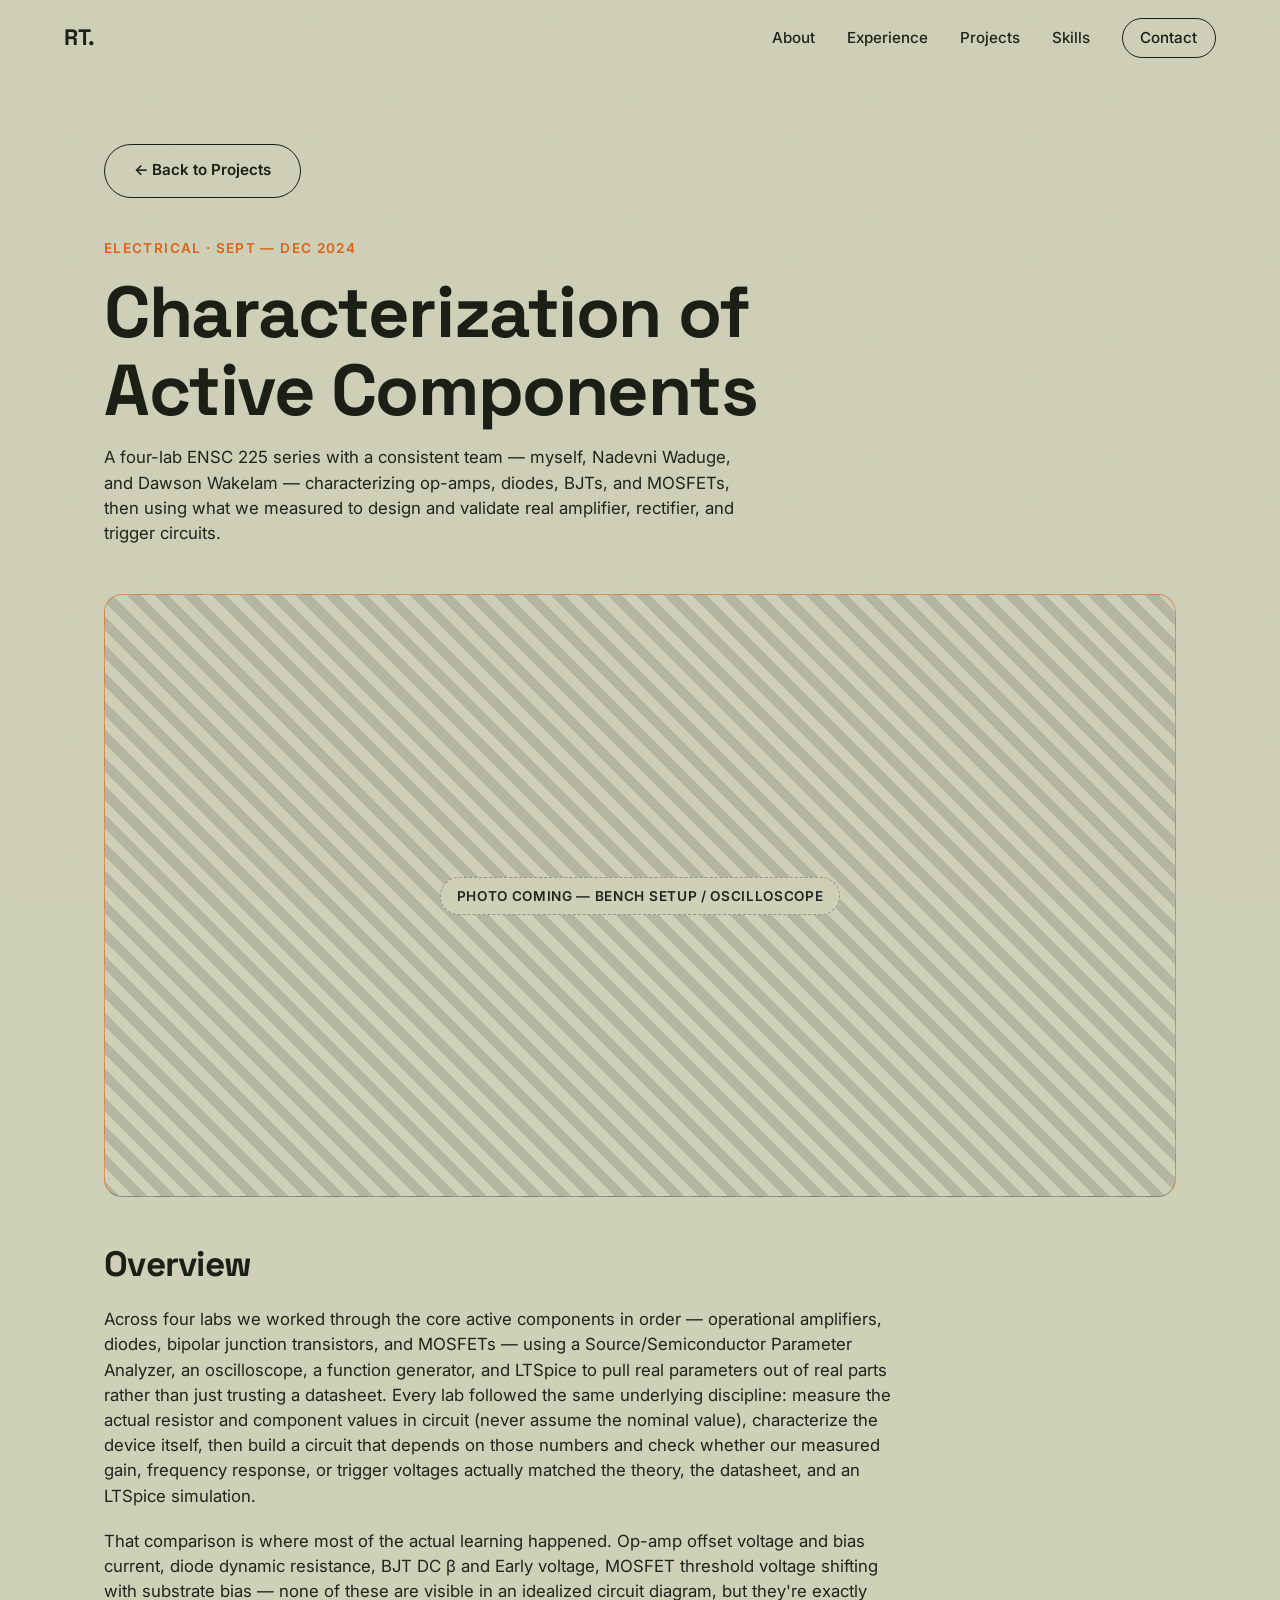
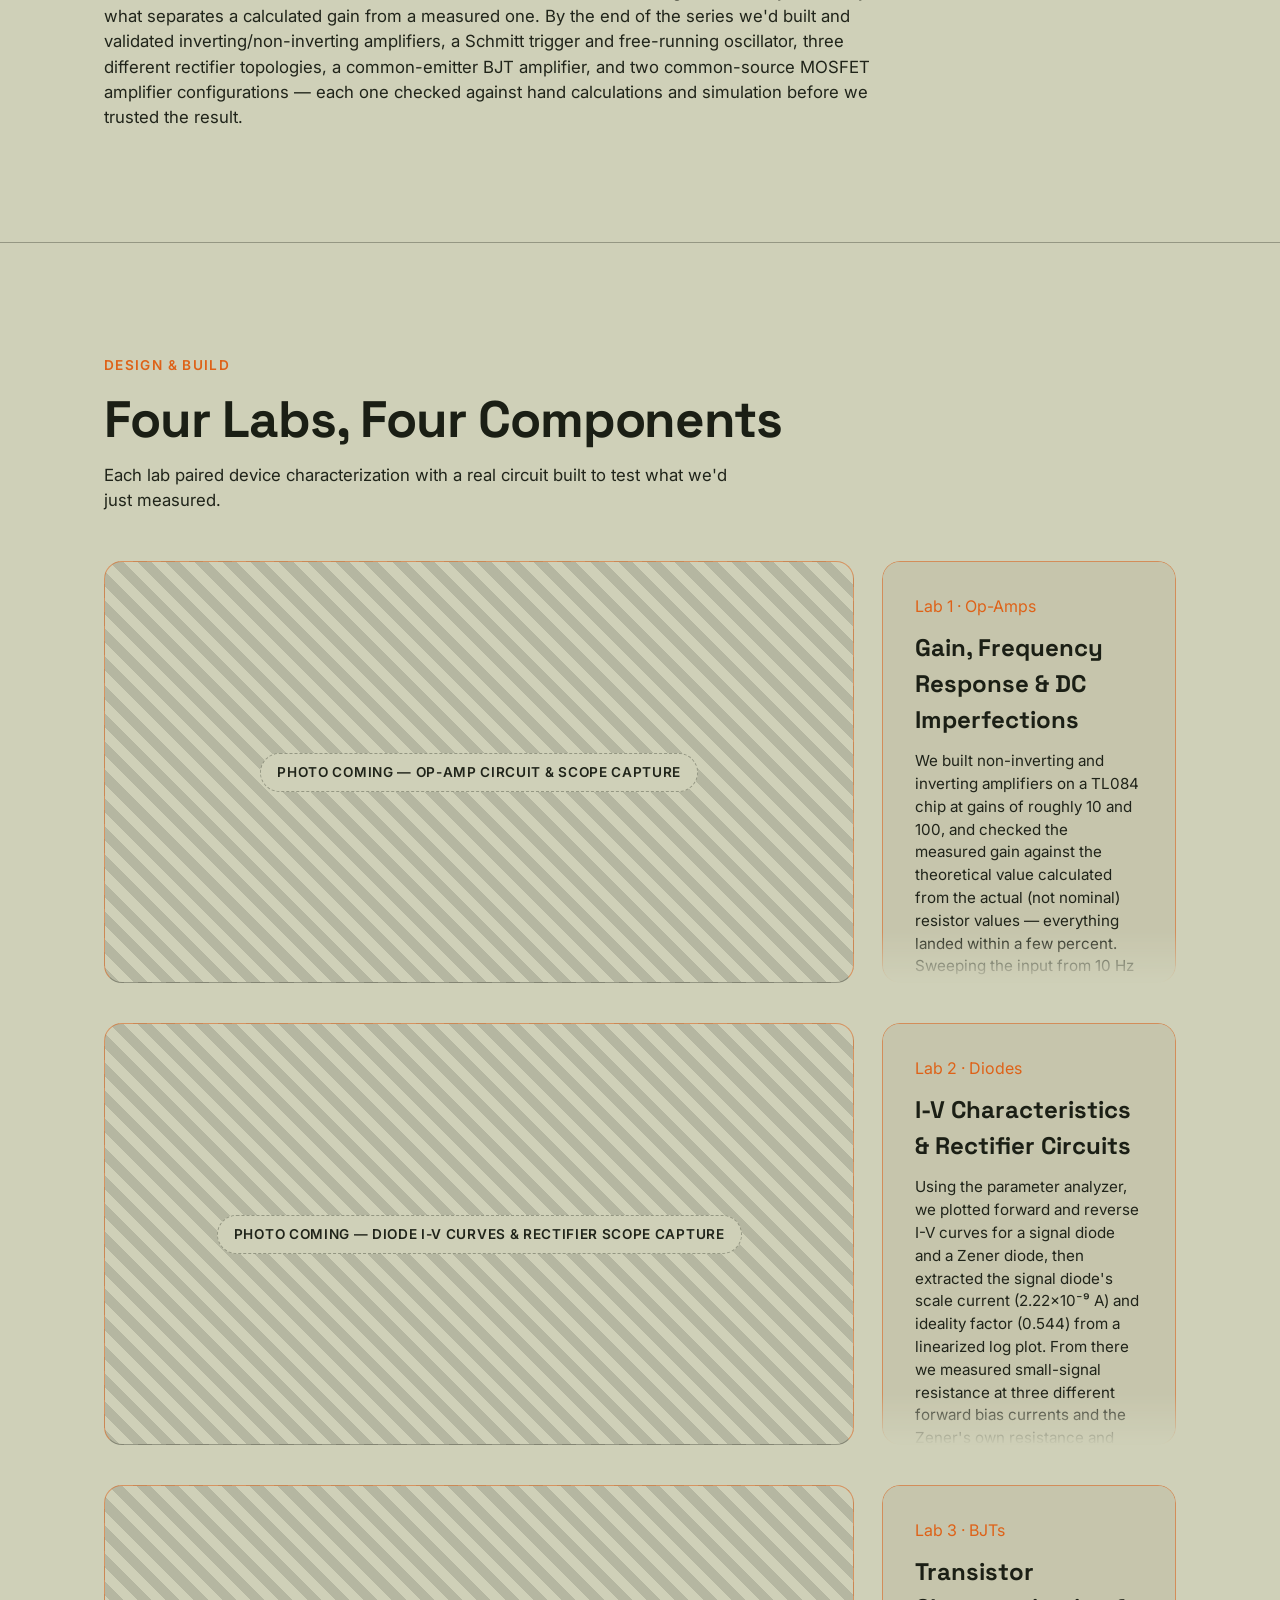
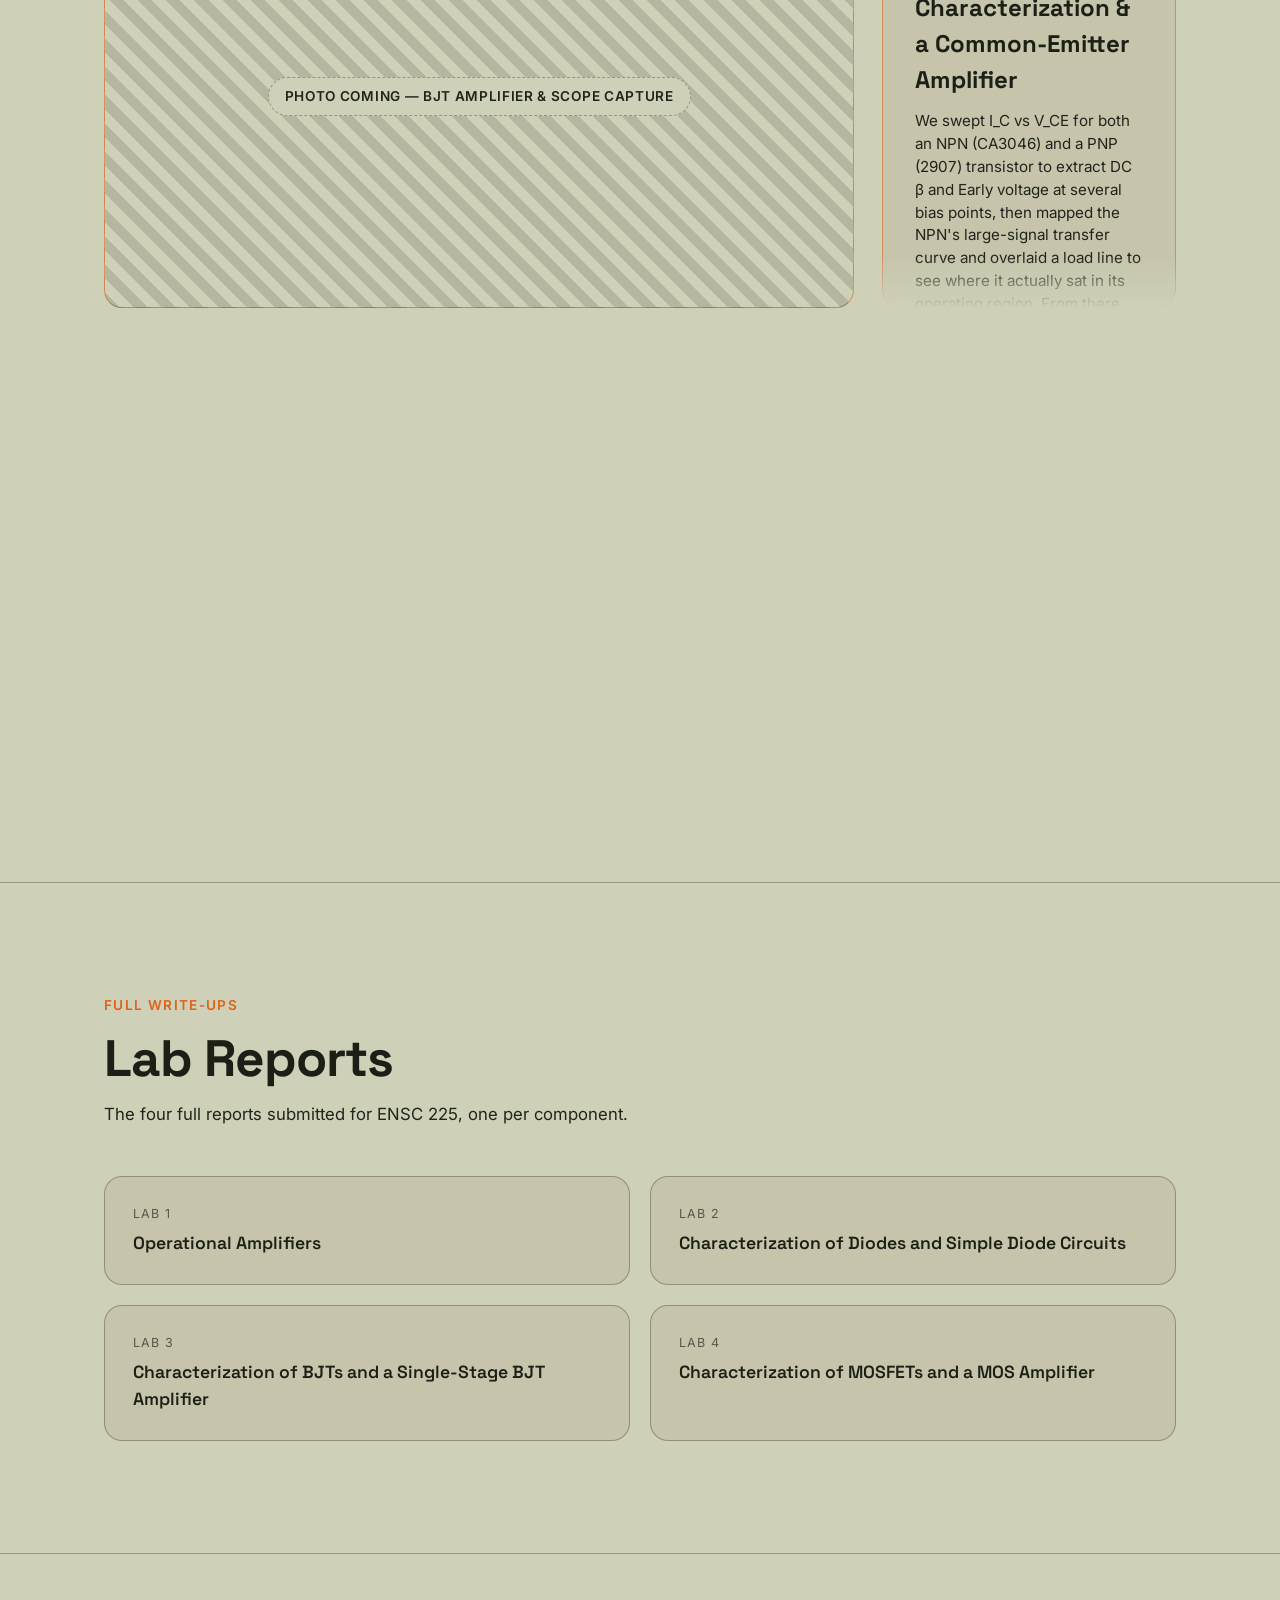
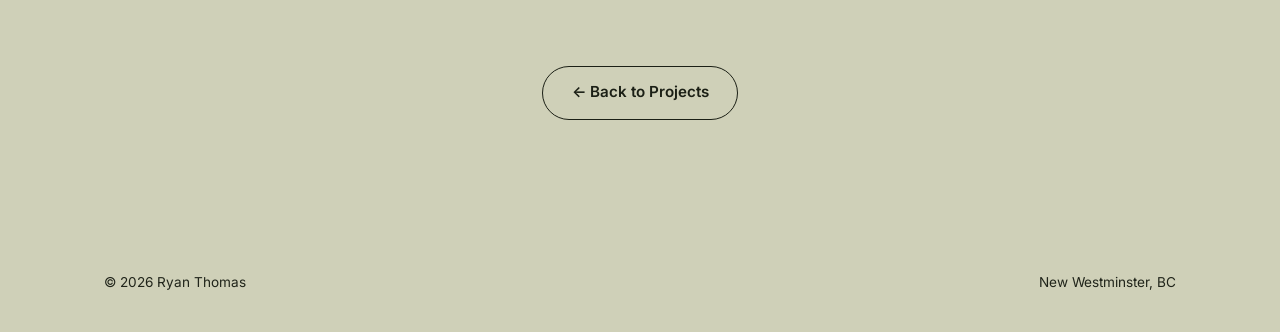
==== active-components.html @ 02d3414e "Add Characterization of Active Components project page Built from all four ENSC 225 lab reports (op-" ====
<!DOCTYPE html>
<html lang="en">
<head>
<meta charset="UTF-8" />
<meta name="viewport" content="width=device-width, initial-scale=1.0" />
<title>Characterization of Active Components — Ryan Thomas</title>
<meta name="description" content="A four-lab ENSC 225 series characterizing op-amps, diodes, BJTs, and MOSFETs — extracting real device parameters and building amplifier, rectifier, and trigger circuits to match theory, datasheet, and simulation." />

<link rel="preconnect" href="https://fonts.googleapis.com">
<link rel="preconnect" href="https://fonts.gstatic.com" crossorigin>
<link href="https://fonts.googleapis.com/css2?family=Space+Grotesk:wght@400;500;600;700&family=Inter:wght@400;500;600&display=swap" rel="stylesheet">

<link rel="stylesheet" href="css/style.css?v=28" />
</head>
<body>

<div class="grain"></div>

<header class="site-header" id="site-header">
  <div class="header-inner">
    <a href="index.html" class="logo">RT.</a>
    <nav class="main-nav" id="main-nav">
      <a href="index.html#about">About</a>
      <a href="index.html#experience">Experience</a>
      <a href="index.html#projects">Projects</a>
      <a href="index.html#skills">Skills</a>
      <a href="index.html#contact" class="nav-cta">Contact</a>
    </nav>
    <button class="menu-toggle" id="menu-toggle" aria-label="Toggle menu">
      <span></span><span></span><span></span>
    </button>
  </div>
</header>

<main>
  <section class="section project-page-header">
    <div class="section-inner">
      <a href="index.html#projects" class="btn btn-outline back-link">← Back to Projects</a>

      <p class="section-label reveal">Electrical · Sept — Dec 2024</p>
      <h1 class="section-title big reveal">Characterization of Active Components</h1>
      <p class="section-intro reveal">
        A four-lab ENSC 225 series with a consistent team — myself, Nadevni Waduge, and
        Dawson Wakelam — characterizing op-amps, diodes, BJTs, and MOSFETs, then using what we
        measured to design and validate real amplifier, rectifier, and trigger circuits.
      </p>

      <div class="project-hero-media placeholder-media reveal">
        <span>Photo coming — bench setup / oscilloscope</span>
      </div>

      <h2 class="section-title small reveal">Overview</h2>
      <p class="prose reveal">
        Across four labs we worked through the core active components in order — operational
        amplifiers, diodes, bipolar junction transistors, and MOSFETs — using a Source/Semiconductor
        Parameter Analyzer, an oscilloscope, a function generator, and LTSpice to pull real
        parameters out of real parts rather than just trusting a datasheet. Every lab followed
        the same underlying discipline: measure the actual resistor and component values in
        circuit (never assume the nominal value), characterize the device itself, then build a
        circuit that depends on those numbers and check whether our measured gain, frequency
        response, or trigger voltages actually matched the theory, the datasheet, and an LTSpice
        simulation.
      </p>
      <p class="prose reveal">
        That comparison is where most of the actual learning happened. Op-amp offset voltage and
        bias current, diode dynamic resistance, BJT DC β and Early voltage, MOSFET threshold
        voltage shifting with substrate bias — none of these are visible in an idealized circuit
        diagram, but they're exactly what separates a calculated gain from a measured one. By the
        end of the series we'd built and validated inverting/non-inverting amplifiers, a Schmitt
        trigger and free-running oscillator, three different rectifier topologies, a
        common-emitter BJT amplifier, and two common-source MOSFET amplifier configurations —
        each one checked against hand calculations and simulation before we trusted the result.
      </p>
    </div>
  </section>

  <!-- SYSTEM MODULES -->
  <section class="section">
    <div class="section-inner">
      <p class="section-label reveal">Design &amp; Build</p>
      <h2 class="section-title reveal">Four Labs, Four Components</h2>
      <p class="section-intro reveal">Each lab paired device characterization with a real circuit built to test what we'd just measured.</p>

      <div class="module-list">

        <div class="module-row reveal">
          <div class="module-image placeholder-media">
            <span>Photo coming — op-amp circuit &amp; scope capture</span>
          </div>
          <div class="module-text">
            <span class="project-tag">Lab 1 · Op-Amps</span>
            <h3>Gain, Frequency Response &amp; DC Imperfections</h3>
            <p>We built non-inverting and inverting amplifiers on a TL084 chip at gains of roughly 10 and 100, and checked the measured gain against the theoretical value calculated from the actual (not nominal) resistor values — everything landed within a few percent. Sweeping the input from 10 Hz to 3 MHz gave us Bode plots and a unity-gain frequency around 2.5–3 MHz, confirming the classic gain-bandwidth tradeoff. We then derived the chip's real DC imperfections — offset voltage, bias current, and offset current — by solving three different circuit configurations with KCL/KVL in MATLAB, landing within the TL084 datasheet's specified range. The lab closed with a Schmitt trigger and a free-running oscillator, comparing calculated, measured, and LT-Spice toggle voltages and confirming the oscillator's ~290 Hz output against its RC-derived theoretical frequency.</p>
          </div>
        </div>

        <div class="module-row reveal">
          <div class="module-image placeholder-media">
            <span>Photo coming — diode I-V curves &amp; rectifier scope capture</span>
          </div>
          <div class="module-text">
            <span class="project-tag">Lab 2 · Diodes</span>
            <h3>I-V Characteristics &amp; Rectifier Circuits</h3>
            <p>Using the parameter analyzer, we plotted forward and reverse I-V curves for a signal diode and a Zener diode, then extracted the signal diode's scale current (2.22×10⁻⁹ A) and ideality factor (0.544) from a linearized log plot. From there we measured small-signal resistance at three different forward bias currents and the Zener's own resistance and regulation voltage. The second half of the lab was rectifier design: a simple half-wave rectifier (a real 0.5 V diode drop, 0.125 ripple factor), a precision half-wave rectifier that used an op-amp to all but eliminate that drop (down to 0.04 V, with a 0.103 ripple factor), and a four-diode bridge rectifier with a filter capacitor that brought ripple down to roughly 0.7 V peak-to-peak.</p>
          </div>
        </div>

        <div class="module-row reveal">
          <div class="module-image placeholder-media">
            <span>Photo coming — BJT amplifier &amp; scope capture</span>
          </div>
          <div class="module-text">
            <span class="project-tag">Lab 3 · BJTs</span>
            <h3>Transistor Characterization &amp; a Common-Emitter Amplifier</h3>
            <p>We swept I_C vs V_CE for both an NPN (CA3046) and a PNP (2907) transistor to extract DC β and Early voltage at several bias points, then mapped the NPN's large-signal transfer curve and overlaid a load line to see where it actually sat in its operating region. From there we designed and biased a single-stage common-emitter amplifier for a 500 µA collector current, measuring gain both with and without an emitter bypass capacitor — 0.98 unbypassed versus 144× bypassed, close to the ~46 dB theoretical bypassed gain — and compared its measured frequency response against an LT-Spice simulation of the same circuit.</p>
          </div>
        </div>

        <div class="module-row reveal">
          <div class="module-image placeholder-media">
            <span>Photo coming — MOSFET amplifier &amp; scope capture</span>
          </div>
          <div class="module-text">
            <span class="project-tag">Lab 4 · MOSFETs</span>
            <h3>Threshold Voltage, Transconductance &amp; a CS Amplifier</h3>
            <p>For both n-MOS and p-MOS devices, we pulled threshold voltage and transconductance out of I_D vs V_GS sweeps at several substrate bias voltages — watching threshold voltage shift with substrate bias, the body effect in action — then pulled Early voltage and output resistance from I_D vs V_DS curves. With those parameters in hand we built two amplifier stages: a resistive-load common-source NMOS amplifier (measured gain of 2.84 against a theoretical 2.91), and a capacitively-coupled CS amplifier tested with and without a source bypass capacitor, mapping the resulting bandpass response — roughly 100 Hz to 100 kHz — and the real swing in gain and impedance the bypass capacitor produced.</p>
          </div>
        </div>

      </div>
    </div>
  </section>

  <!-- LAB REPORTS -->
  <section class="section">
    <div class="section-inner">
      <p class="section-label reveal">Full Write-Ups</p>
      <h2 class="section-title reveal">Lab Reports</h2>
      <p class="section-intro reveal">The four full reports submitted for ENSC 225, one per component.</p>

      <div class="contact-links reveal">
        <a href="assets/documents/ENSC225-Lab1-Op-Amps.pdf" class="contact-link" download>
          <span class="contact-label">Lab 1</span>
          <span class="contact-value">Operational Amplifiers</span>
        </a>
        <a href="assets/documents/ENSC225-Lab2-Diodes.pdf" class="contact-link" download>
          <span class="contact-label">Lab 2</span>
          <span class="contact-value">Characterization of Diodes and Simple Diode Circuits</span>
        </a>
        <a href="assets/documents/ENSC225-Lab3-BJTs.pdf" class="contact-link" download>
          <span class="contact-label">Lab 3</span>
          <span class="contact-value">Characterization of BJTs and a Single-Stage BJT Amplifier</span>
        </a>
        <a href="assets/documents/ENSC225-Lab4-MOSFETs.pdf" class="contact-link" download>
          <span class="contact-label">Lab 4</span>
          <span class="contact-value">Characterization of MOSFETs and a MOS Amplifier</span>
        </a>
      </div>
    </div>
  </section>

  <!-- BACK -->
  <section class="section back-nav">
    <div class="section-inner">
      <a href="index.html#projects" class="btn btn-outline">← Back to Projects</a>
    </div>
  </section>
</main>

<footer class="site-footer">
  <div class="section-inner footer-inner">
    <span>© <span id="year"></span> Ryan Thomas</span>
    <span>New Westminster, BC</span>
  </div>
</footer>

<script src="js/main.js?v=28"></script>
</body>
</html>
---- css/style.css ----
/* ---------- Design tokens ---------- */
:root {
  --cream: #cfd0b8;
  --cream-rgb: 207, 208, 184;
  --cream-2: #c6c5ac;
  --ink: #1b1f15;
  --ink-rgb: 27, 31, 21;
  --ink-soft: #20241a;
  --line: rgba(27, 31, 21, 0.32);
  --accent: #de6218;
  --accent-rgb: 222, 98, 24;
  --accent-2: #35502f;
  --radius: 18px;
  --maxw: 1200px;
  --pad: clamp(1.25rem, 5vw, 4rem);
  --ff-display: 'Space Grotesk', sans-serif;
  --ff-body: 'Inter', sans-serif;
}

* { box-sizing: border-box; }

html {
  scroll-behavior: smooth;
}

body {
  margin: 0;
  background: var(--cream);
  color: var(--ink);
  font-family: var(--ff-body);
  line-height: 1.5;
  -webkit-font-smoothing: antialiased;
  overflow-x: hidden;
}

a { color: inherit; text-decoration: none; }
ul { margin: 0; padding: 0; list-style: none; }
img { max-width: 100%; display: block; }

/* subtle grain texture overlay */
.grain {
  position: fixed;
  inset: 0;
  pointer-events: none;
  z-index: 500;
  opacity: 0.035;
  mix-blend-mode: multiply;
  background-image: url("data:image/svg+xml,%3Csvg xmlns='http://www.w3.org/2000/svg' width='120' height='120'%3E%3Cfilter id='n'%3E%3CfeTurbulence type='fractalNoise' baseFrequency='0.9' numOctaves='2' stitchTiles='stitch'/%3E%3C/filter%3E%3Crect width='100%25' height='100%25' filter='url(%23n)'/%3E%3C/svg%3E");
}

.section-inner {
  max-width: var(--maxw);
  margin: 0 auto;
  padding: 0 var(--pad);
}

.lg-only { display: inline; }

/* ---------- Reveal on scroll ---------- */
.reveal {
  opacity: 0;
  transform: translateY(28px);
  transition: opacity 0.8s cubic-bezier(.16,.84,.44,1), transform 0.8s cubic-bezier(.16,.84,.44,1);
}
.reveal.in-view { opacity: 1; transform: translateY(0); }
.reveal-1 { transition-delay: .05s; }
.reveal-2 { transition-delay: .15s; }
.reveal-3 { transition-delay: .28s; }

/* ---------- Header ---------- */
.site-header {
  position: fixed;
  top: 0; left: 0; right: 0;
  z-index: 100;
  padding: 1.1rem var(--pad);
  display: flex;
  transition: background .4s ease, box-shadow .4s ease, padding .4s ease;
}
.site-header.scrolled {
  background: rgba(var(--cream-rgb), 0.82);
  backdrop-filter: blur(10px);
  box-shadow: 0 1px 0 var(--line);
  padding: 0.75rem var(--pad);
}
.header-inner {
  max-width: var(--maxw);
  width: 100%;
  margin: 0 auto;
  display: flex;
  align-items: center;
  justify-content: space-between;
}
.logo {
  font-family: var(--ff-display);
  font-weight: 700;
  font-size: 1.4rem;
  letter-spacing: -0.02em;
}
.main-nav {
  display: flex;
  align-items: center;
  gap: 2rem;
  font-size: 0.95rem;
  font-weight: 500;
}
.main-nav a {
  position: relative;
  padding: .25rem 0;
  color: var(--ink-soft);
  transition: color .25s ease;
}
.main-nav a:hover { color: var(--ink); }
.main-nav a::after {
  content: "";
  position: absolute;
  left: 0; right: 100%;
  bottom: -2px;
  height: 1.5px;
  background: var(--ink);
  transition: right .3s ease;
}
.main-nav a:hover::after,
.main-nav a.active::after { right: 0; }
.nav-cta {
  padding: .5rem 1.1rem !important;
  border: 1.5px solid var(--ink);
  border-radius: 999px;
  color: var(--ink) !important;
}
.nav-cta::after { display: none; }
.nav-cta:hover { background: var(--ink); color: var(--cream) !important; }

.menu-toggle {
  display: none;
  flex-direction: column;
  gap: 5px;
  background: none;
  border: none;
  cursor: pointer;
  padding: .5rem;
}
.menu-toggle span {
  width: 24px; height: 2px; background: var(--ink);
  transition: transform .3s ease, opacity .3s ease;
}

/* ---------- Buttons ---------- */
.btn {
  display: inline-flex;
  align-items: center;
  justify-content: center;
  padding: .9rem 1.8rem;
  border-radius: 999px;
  font-weight: 600;
  font-size: .95rem;
  transition: transform .25s ease, background .25s ease, color .25s ease, border-color .25s ease;
  border: 1.5px solid transparent;
}
.btn-primary {
  background: var(--ink);
  color: var(--cream);
}
.btn-primary:hover { transform: translateY(-2px); background: var(--accent); }
.btn-outline {
  border-color: var(--ink);
  color: var(--ink);
}
.btn-outline:hover { transform: translateY(-2px); background: var(--ink); color: var(--cream); }

/* ---------- Hero ---------- */
/* .hero is an oversized scroll track; .hero-pin sticks for the duration so
   scroll position can be mapped to a Lottie frame (scroll-scrubbed intro). */
.hero {
  position: relative;
  height: 280vh;
}
.hero-pin {
  position: sticky;
  top: 0;
  height: 100vh;
  display: flex;
  flex-direction: column;
  align-items: center;
  justify-content: flex-end;
  text-align: center;
  padding: 6rem var(--pad) 6.5rem;
  overflow: hidden;
}
.hero-lottie-wrap {
  position: absolute;
  inset: 0;
  width: 100%;
  height: 100%;
  z-index: 0;
  background-image: url('../assets/images/hero-jungle.webp');
  background-size: cover;
  background-position: center;
}
#hero-lottie { width: 100%; height: 100%; }
#hero-lottie svg { width: 100%; height: 100%; }

/* Fades the jungle photo into the site's base green toward the bottom of
   the screen, so the handoff into the next (flat-green) section is a
   soft crossfade rather than a hard cut. */
.hero-fade {
  position: absolute;
  inset: 0;
  z-index: 1;
  pointer-events: none;
  background: linear-gradient(to bottom, transparent 62%, var(--cream) 97%);
}

.hero-content {
  position: relative;
  z-index: 2;
  background: rgba(var(--cream-rgb), 0.72);
  backdrop-filter: blur(10px);
  -webkit-backdrop-filter: blur(10px);
  border-radius: 28px;
  padding: 1.75rem 2.5rem 2.25rem;
}

.eyebrow {
  font-size: .85rem;
  letter-spacing: .12em;
  text-transform: uppercase;
  color: var(--ink-soft);
  font-weight: 600;
  margin: 0 0 .75rem;
}
.hero-title {
  font-family: var(--ff-display);
  font-weight: 700;
  font-size: clamp(2rem, 6vw, 4rem);
  line-height: 0.98;
  letter-spacing: -0.03em;
  margin: 0;
  display: flex;
  flex-direction: row;
  gap: 0.5ch;
  flex-wrap: wrap;
  justify-content: center;
}
.hero-title span:last-child {
  -webkit-text-stroke: 2px var(--ink);
  color: transparent;
}
.hero-sub {
  max-width: 560px;
  margin: 0.9rem auto 0;
  font-size: 1rem;
  color: var(--ink-soft);
}
.hero-actions {
  margin-top: 1.4rem;
  display: flex;
  gap: 1rem;
  flex-wrap: wrap;
  justify-content: center;
}

.scroll-cue {
  position: absolute;
  bottom: 1.25rem;
  left: 50%;
  transform: translateX(-50%);
  z-index: 2;
  display: flex;
  flex-direction: column;
  align-items: center;
  gap: .5rem;
  font-size: .75rem;
  letter-spacing: .1em;
  text-transform: uppercase;
  color: var(--ink-soft);
}
.scroll-line {
  width: 1.5px;
  height: 46px;
  background: var(--line);
  overflow: hidden;
}
.scroll-line-fill {
  width: 100%; height: 40%;
  background: var(--ink);
  animation: scrollFill 1.8s ease-in-out infinite;
}
@keyframes scrollFill {
  0% { transform: translateY(-100%); }
  100% { transform: translateY(250%); }
}

/* ---------- Sections ---------- */
.section {
  padding: 7rem 0;
  border-top: 1px solid var(--line);
}
.section-label {
  font-size: .85rem;
  font-weight: 600;
  letter-spacing: .1em;
  text-transform: uppercase;
  color: var(--accent);
  margin: 0 0 1rem;
}
.section-title {
  font-family: var(--ff-display);
  font-weight: 700;
  font-size: clamp(2rem, 5vw, 3.2rem);
  letter-spacing: -0.02em;
  line-height: 1.08;
  margin: 0 0 2.5rem;
  max-width: 780px;
}
.section-title.big { font-size: clamp(2.5rem, 7vw, 4.5rem); }
.section-title.small { font-size: clamp(1.6rem, 3vw, 2.2rem); margin-bottom: 1.5rem; }
.prose {
  max-width: 72ch;
  color: var(--ink-soft);
  font-size: 1.05rem;
  margin: 0 0 1.25rem;
}
.prose:last-of-type { margin-bottom: 0; }
code {
  font-family: ui-monospace, 'SF Mono', Menlo, Consolas, monospace;
  font-size: 0.9em;
  background: rgba(var(--ink-rgb), 0.08);
  padding: 0.1em 0.4em;
  border-radius: 5px;
}
.section-intro {
  max-width: 640px;
  color: var(--ink-soft);
  font-size: 1.05rem;
  margin: -1.5rem 0 3rem;
}

/* Standalone project-detail pages (e.g. dometic-projects.html) */
.project-page-header {
  padding-top: 9rem;
  border-top: none;
}
.back-link {
  margin-bottom: 2.5rem;
}
/* Matching "back to..." link repeated at the bottom of a project-detail page */
.back-nav {
  text-align: center;
}

/* ---------- About ---------- */
.about-grid {
  display: grid;
  grid-template-columns: 1.2fr 1fr;
  gap: 4rem;
  align-items: start;
}
.about-text {
  font-size: 1.2rem;
  color: var(--ink-soft);
  max-width: 46ch;
}
.about-facts {
  display: grid;
  gap: 1.5rem;
}
.fact {
  display: flex;
  flex-direction: column;
  gap: .25rem;
  padding-bottom: 1.25rem;
  border-bottom: 1px solid var(--line);
}
.fact-label {
  font-size: .78rem;
  letter-spacing: .08em;
  text-transform: uppercase;
  color: var(--ink-soft);
}
.fact-value {
  font-family: var(--ff-display);
  font-weight: 600;
  font-size: 1.1rem;
}
.course-list {
  margin: .4rem 0 0;
  padding: 0;
  list-style: none;
  display: grid;
  gap: .35rem;
}
.course-list li {
  position: relative;
  padding-left: 1rem;
  font-size: .85rem;
  font-weight: 500;
  color: var(--ink-soft);
}
.course-list li::before {
  content: "";
  position: absolute;
  left: 0;
  top: .55em;
  width: 5px;
  height: 5px;
  border-radius: 50%;
  background: var(--accent);
}

/* ---------- Experience / timeline ---------- */
.timeline {
  display: flex;
  flex-direction: column;
}
.timeline-item {
  display: grid;
  grid-template-columns: 220px 1fr;
  gap: 2.5rem;
  padding: 2.25rem 0;
  border-top: 1px solid var(--line);
}
.timeline-item:last-child { border-bottom: 1px solid var(--line); }
.timeline-date {
  font-size: .85rem;
  font-weight: 600;
  letter-spacing: .04em;
  color: var(--ink-soft);
  padding-top: .3rem;
}
.timeline-body h3 {
  font-family: var(--ff-display);
  font-size: 1.5rem;
  margin: 0 0 .3rem;
  font-weight: 600;
}
.timeline-body h3 span {
  font-weight: 400;
  color: var(--ink-soft);
  font-size: 1rem;
}
.timeline-org {
  color: var(--accent);
  font-weight: 600;
  margin: 0 0 1rem;
}
.timeline-body ul {
  display: grid;
  gap: .55rem;
}
.timeline-body li {
  position: relative;
  padding-left: 1.3rem;
  color: var(--ink-soft);
  font-size: .98rem;
}
.timeline-body li::before {
  content: "";
  position: absolute;
  left: 0; top: .55em;
  width: 6px; height: 6px;
  border-radius: 50%;
  background: var(--accent);
}

/* ---------- Projects ---------- */
.project-grid {
  display: grid;
  grid-template-columns: repeat(2, 1fr);
  gap: 2.5rem;
}
/* Module list: each module is its own row of two separate "bubbles"
   (image + text), not attached to each other or to neighboring modules. */
.module-list {
  display: flex;
  flex-direction: column;
  gap: 2.5rem;
}
.module-row {
  display: flex;
  align-items: stretch;
  gap: 1.75rem;
}
/* .reveal's entrance transition settles at transform: translateY(0), and
   ANY non-"none" transform value permanently creates a stacking context —
   which trapped the hovered image's z-index inside its own row, letting
   later rows paint on top of it. transform: none has the same end
   position (transitions to/from none animate via an identity matrix) but
   doesn't create that context, so a hovered image can pop above every
   later row instead of just within its own row. */
.module-row.reveal.in-view {
  transform: none;
}
/* Real <img> (not a fixed-ratio background box) so each bubble hugs its
   own screenshot's true proportions — no cropping and no letterboxing. */
.module-image {
  width: 70%;
  height: auto;
  display: block;
  flex-shrink: 0;
  align-self: flex-start; /* row's default stretch would otherwise squash/stretch the image to fill the row height */
  border-radius: var(--radius);
  border: 1.5px solid rgba(var(--accent-rgb), 0.55);
  position: relative;
  z-index: 1;
  transform-origin: center;
  transition: border-color .25s ease, box-shadow .35s ease, transform .35s ease;
}
/* The one module with no screenshot stays a div and needs its own ratio. */
.module-image.placeholder-media {
  aspect-ratio: 16 / 9;
  display: flex;
  align-items: center;
  justify-content: center;
}
.module-row:hover .module-image {
  border-color: var(--accent);
}
.module-image:hover {
  transform: scale(1.5);
  z-index: 5;
  box-shadow:
    0 50px 90px -18px rgba(var(--ink-rgb), 0.55),
    0 0 50px -6px rgba(var(--accent-rgb), 0.6);
}
.module-text {
  flex: 1;
  min-width: 0;
  background: var(--cream-2);
  border: 1.5px solid rgba(var(--accent-rgb), 0.55);
  border-radius: var(--radius);
  padding: 2rem;
  display: flex;
  flex-direction: column;
  justify-content: center;
  overflow-y: auto;
  transition: border-color .25s ease, box-shadow .25s ease;
}
/* Height is pinned to the paired image via JS (see main.js) so the two
   bubbles line up; scrolls internally if the copy runs longer than that. */
.module-text.height-matched {
  justify-content: flex-start;
  mask-image: linear-gradient(to bottom, black 88%, transparent 100%);
  -webkit-mask-image: linear-gradient(to bottom, black 88%, transparent 100%);
  scrollbar-width: thin;
  scrollbar-color: rgba(var(--accent-rgb), 0.55) transparent;
}
.module-text.height-matched::-webkit-scrollbar {
  width: 5px;
}
.module-text.height-matched::-webkit-scrollbar-track {
  background: transparent;
}
.module-text.height-matched::-webkit-scrollbar-thumb {
  background: rgba(var(--accent-rgb), 0.5);
  border-radius: 999px;
}
.module-text.height-matched::-webkit-scrollbar-thumb:hover {
  background: rgba(var(--accent-rgb), 0.85);
}
.module-row:hover .module-text {
  border-color: var(--accent);
  box-shadow:
    0 30px 54px -18px rgba(var(--ink-rgb), 0.42),
    0 0 32px -4px rgba(var(--accent-rgb), 0.55);
}
.module-text .project-tag {
  display: block;
  margin-bottom: .75rem;
}
.module-text h3 {
  font-family: var(--ff-display);
  font-size: 1.5rem;
  margin: 0 0 .75rem;
}
.module-text p {
  font-size: .95rem;
  color: var(--ink-soft);
  margin: 0;
}
.project-card {
  background: var(--cream-2);
  border-radius: var(--radius);
  overflow: hidden;
  border: 1.5px solid rgba(var(--accent-rgb), 0.55);
  transition: transform .35s ease, box-shadow .35s ease, border-color .35s ease;
}
.project-card:hover {
  transform: translateY(-8px);
  border-color: var(--accent);
  box-shadow:
    0 30px 54px -18px rgba(var(--ink-rgb), 0.42),
    0 0 32px -4px rgba(var(--accent-rgb), 0.55);
}
a.project-card {
  display: block;
  color: inherit;
  text-decoration: none;
}
/* Dometic entry in Experience reuses the project-card look, sized down
   to one grid-column width so it doesn't dwarf the timeline below it.
   It links out to a dedicated project page, with a small "click me"
   hint sitting beside it (wraps below the card on narrow screens). */
.experience-feature-row {
  display: flex;
  align-items: center;
  gap: 1.5rem;
  flex-wrap: wrap;
  margin: 0 0 3.5rem;
}
.experience-feature {
  max-width: 620px;
  width: 100%;
}
.click-hint {
  font-family: var(--ff-display);
  font-weight: 600;
  font-size: 1.05rem;
  color: var(--accent);
  white-space: nowrap;
}
.media-photo {
  aspect-ratio: 16 / 9;
  overflow: hidden;
  border-bottom: 1px solid var(--line);
}
.media-photo img {
  width: 100%;
  height: 100%;
  object-fit: cover;
  display: block;
}
/* For source images much taller/narrower than the 16:9 box (e.g. a
   screenshotted email), show the whole thing instead of cropping it. */
.media-photo.contain img {
  object-fit: contain;
  background: var(--cream);
}

/* A project-media photo that's also a link to the project's detail page:
   a "View Project" pill fades in over the image on hover. */
.project-media-link {
  position: relative;
  display: block;
}
.project-media-link .media-overlay {
  position: absolute;
  inset: 0;
  display: flex;
  align-items: center;
  justify-content: center;
  background: rgba(var(--ink-rgb), 0);
  transition: background .25s ease;
}
.project-media-link .media-overlay span {
  font-family: var(--ff-display);
  font-weight: 600;
  font-size: .85rem;
  letter-spacing: .05em;
  text-transform: uppercase;
  color: #fff;
  padding: .5rem 1rem;
  border: 1.5px solid rgba(255, 255, 255, 0.85);
  border-radius: 999px;
  background: rgba(var(--ink-rgb), 0.55);
  opacity: 0;
  transform: translateY(6px);
  transition: opacity .25s ease, transform .25s ease;
}
.project-media-link:hover .media-overlay {
  background: rgba(var(--ink-rgb), 0.35);
}
.project-media-link:hover .media-overlay span {
  opacity: 1;
  transform: translateY(0);
}

/* Large banner image at the top of a project-detail page */
.project-hero-media {
  aspect-ratio: 16 / 9;
  border-radius: var(--radius);
  overflow: hidden;
  border: 1.5px solid rgba(var(--accent-rgb), 0.55);
  margin: 2rem 0 3rem;
}
.project-hero-media img {
  width: 100%;
  height: 100%;
  object-fit: cover;
  display: block;
}
/* For a diagram/infographic that shouldn't be cropped to 16:9 */
.project-hero-media.contain img {
  object-fit: contain;
  background: var(--cream);
}

/* "By the numbers" stat strip on a project-detail page */
.stat-grid {
  display: grid;
  grid-template-columns: repeat(4, 1fr);
  gap: 1.25rem;
  margin: 0 0 3.5rem;
}
.stat {
  padding: 1.5rem;
  border: 1px solid var(--line);
  border-radius: var(--radius);
  background: var(--cream-2);
  display: flex;
  flex-direction: column;
  gap: .35rem;
}
.placeholder-media {
  aspect-ratio: 16 / 9;
  display: flex;
  align-items: center;
  justify-content: center;
  background:
    repeating-linear-gradient(45deg, rgba(var(--ink-rgb), 0.14) 0 10px, transparent 10px 20px);
  border-bottom: 1px solid var(--line);
}
.placeholder-media span {
  font-size: .85rem;
  font-weight: 600;
  letter-spacing: .05em;
  text-transform: uppercase;
  color: var(--ink-soft);
  padding: .5rem 1rem;
  border: 1.5px dashed var(--line);
  border-radius: 999px;
  background: var(--cream);
  transition: color .25s ease, border-color .25s ease;
}
/* Placeholder image that's also a link to a project's detail page */
a.placeholder-media:hover span {
  color: var(--accent);
  border-color: var(--accent);
  border-style: solid;
}
.project-body { padding: 1.75rem; }
.project-meta {
  display: flex;
  justify-content: space-between;
  align-items: center;
  font-size: .78rem;
  font-weight: 600;
  letter-spacing: .05em;
  text-transform: uppercase;
  margin-bottom: .75rem;
}
.project-tag { color: var(--accent); }
.project-date { color: var(--ink-soft); }
.project-body h3 {
  font-family: var(--ff-display);
  font-size: 1.4rem;
  margin: 0 0 .6rem;
}
.project-body > p {
  color: var(--ink-soft);
  font-size: .97rem;
  margin: 0 0 1rem;
}
.project-points {
  display: grid;
  gap: .5rem;
}
.project-points li {
  position: relative;
  padding-left: 1.2rem;
  font-size: .92rem;
  color: var(--ink-soft);
}
.project-points li::before {
  content: "";
  position: absolute;
  left: 0; top: .5em;
  width: 5px; height: 5px;
  border-radius: 50%;
  background: var(--accent-2);
}

/* ---------- Skills ---------- */
.skills-grid {
  display: grid;
  grid-template-columns: repeat(2, 1fr);
  gap: 2.5rem 3rem;
}
.skill-group h3 {
  font-family: var(--ff-display);
  font-size: 1.5rem;
  margin: 0 0 .2rem;
}
.skill-sub {
  color: var(--ink-soft);
  font-size: .9rem;
  margin: 0 0 1rem;
}
.tag-list {
  display: flex;
  flex-wrap: wrap;
  gap: .6rem;
}
.tag {
  padding: .5rem 1rem;
  border: 1px solid var(--line);
  border-radius: 999px;
  font-size: .85rem;
  font-weight: 500;
  background: var(--cream-2);
  transition: background .25s ease, color .25s ease, border-color .25s ease;
}
.tag:hover {
  background: var(--ink);
  color: var(--cream);
  border-color: var(--ink);
}

/* ---------- Education ---------- */
.education-card {
  display: flex;
  justify-content: space-between;
  align-items: flex-end;
  flex-wrap: wrap;
  gap: 1rem;
  background: var(--cream-2);
  border: 1px solid var(--line);
  border-radius: var(--radius);
  padding: 2.5rem;
}
.edu-degree { color: var(--ink-soft); font-size: 1.05rem; margin: 0; }
.edu-date {
  font-family: var(--ff-display);
  font-weight: 600;
  color: var(--accent);
}

/* ---------- Contact ---------- */
.contact { border-bottom: 1px solid var(--line); }
.contact-links {
  display: grid;
  grid-template-columns: repeat(2, 1fr);
  gap: 1.25rem;
  margin-top: 1rem;
}
.contact-link {
  display: flex;
  flex-direction: column;
  gap: .4rem;
  padding: 1.75rem;
  border: 1px solid var(--line);
  border-radius: var(--radius);
  background: var(--cream-2);
  transition: transform .3s ease, background .3s ease;
}
.contact-link:hover {
  transform: translateY(-4px);
  background: var(--ink);
  color: var(--cream);
}
.contact-label {
  font-size: .78rem;
  letter-spacing: .08em;
  text-transform: uppercase;
  opacity: .65;
}
.contact-value {
  font-family: var(--ff-display);
  font-weight: 600;
  font-size: 1.1rem;
}

/* ---------- Footer ---------- */
.site-footer { padding: 2.5rem 0; }
.footer-inner {
  display: flex;
  justify-content: space-between;
  font-size: .85rem;
  color: var(--ink-soft);
}

/* ---------- Responsive ---------- */
@media (max-width: 860px) {
  .lg-only { display: none; }
  .main-nav {
    position: fixed;
    top: 0; right: 0;
    height: 100vh;
    width: min(78vw, 320px);
    background: var(--cream);
    flex-direction: column;
    align-items: flex-start;
    justify-content: center;
    gap: 1.75rem;
    padding: 2rem var(--pad);
    transform: translateX(100%);
    transition: transform .4s ease;
    box-shadow: -10px 0 30px rgba(0,0,0,0.08);
    font-size: 1.2rem;
  }
  .main-nav.open { transform: translateX(0); }
  .menu-toggle { display: flex; z-index: 200; }
  .menu-toggle.open span:nth-child(1) { transform: translateY(7px) rotate(45deg); }
  .menu-toggle.open span:nth-child(2) { opacity: 0; }
  .menu-toggle.open span:nth-child(3) { transform: translateY(-7px) rotate(-45deg); }

  .about-grid { grid-template-columns: 1fr; gap: 2.5rem; }
  .project-grid { grid-template-columns: 1fr; }
  .module-row { flex-direction: column; }
  .module-image { width: 100%; }
  .skills-grid { grid-template-columns: 1fr; gap: 2rem; }
  .timeline-item { grid-template-columns: 1fr; gap: .75rem; }
  .contact-links { grid-template-columns: 1fr; }
  .stat-grid { grid-template-columns: repeat(2, 1fr); }
  .section { padding: 4.5rem 0; }
}
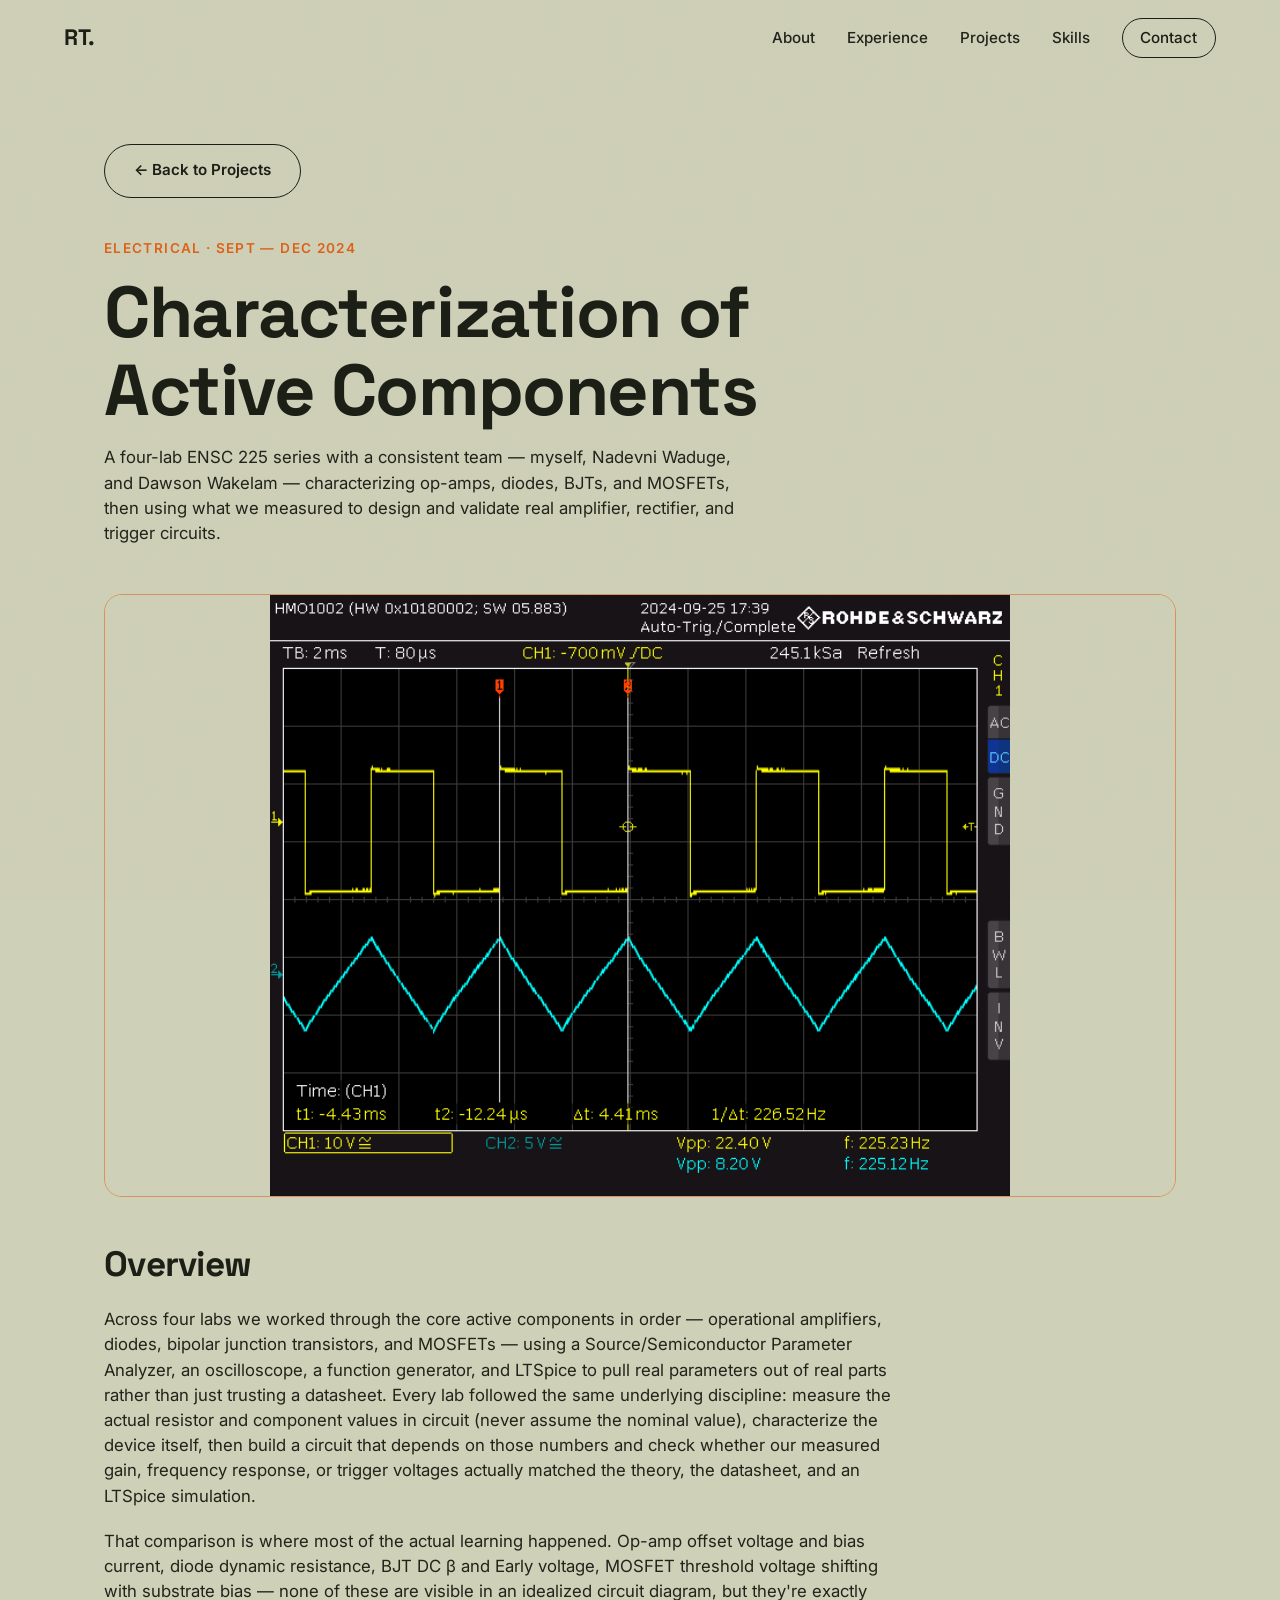
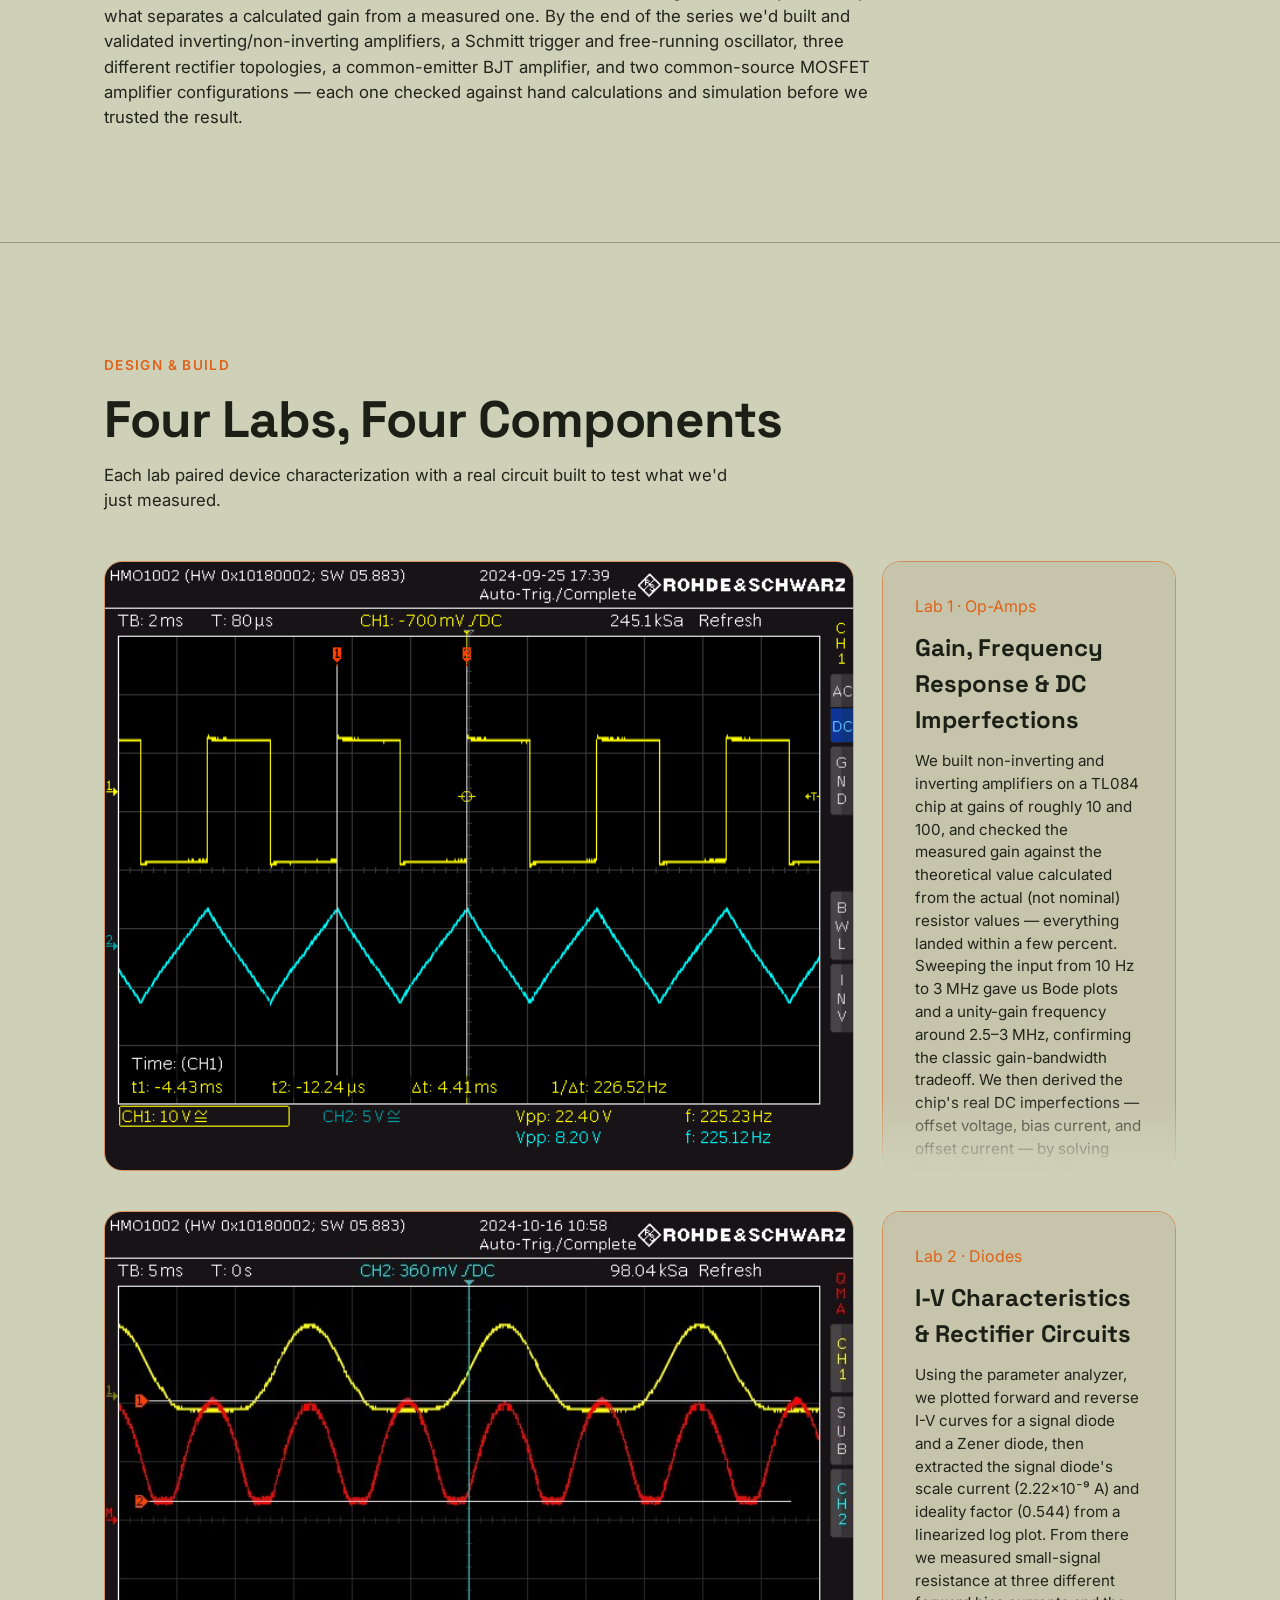
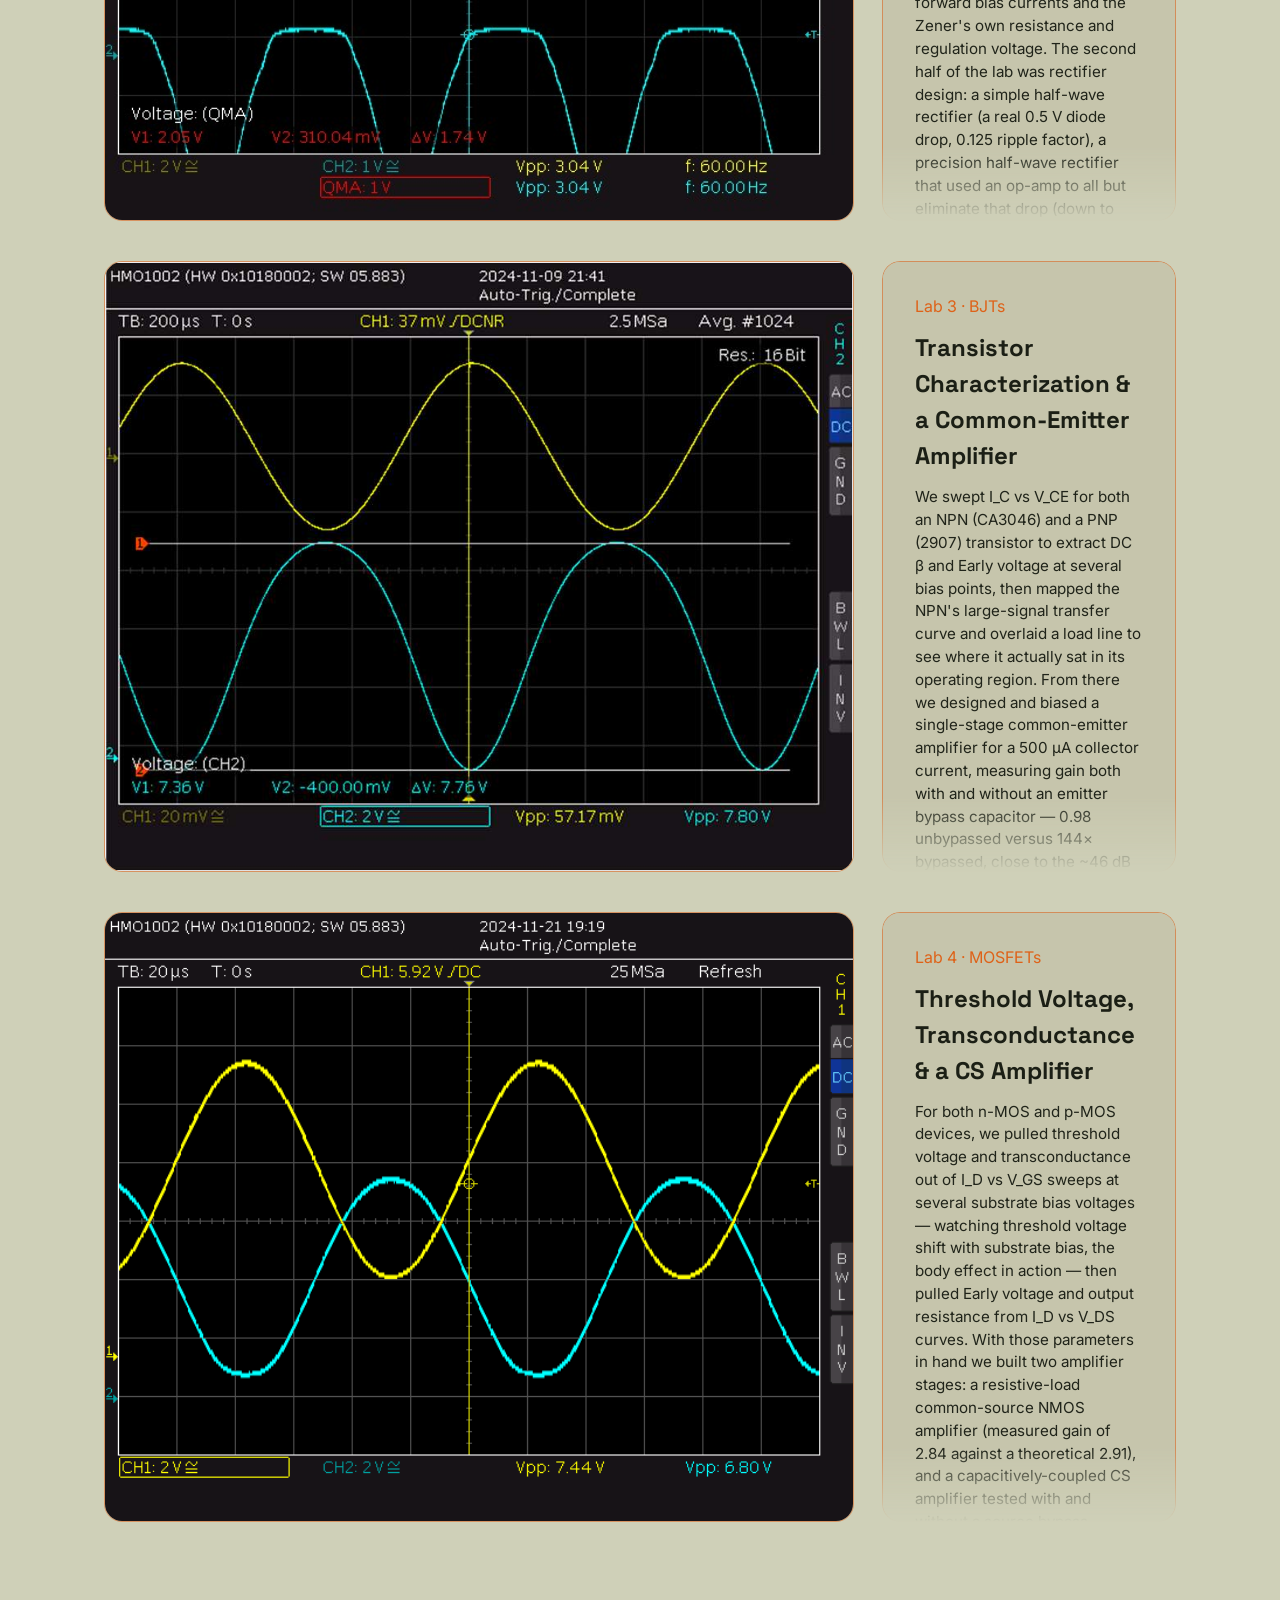
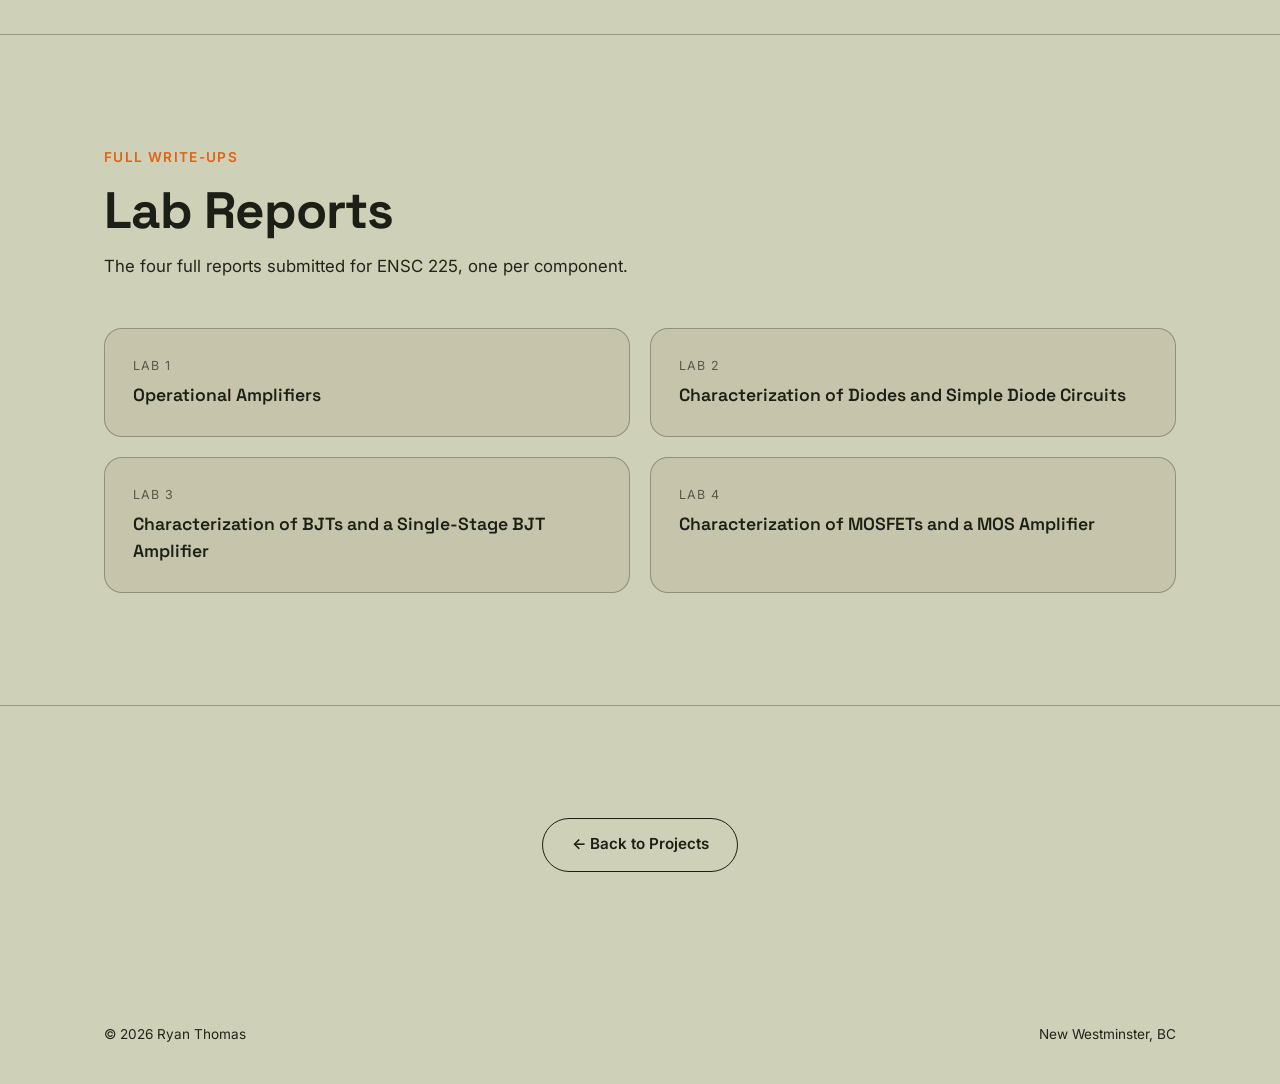
==== commit 385266e8: "Add real oscilloscope screenshots to Active Components Pulled the embedded oscilloscope captures str" ====
--- a/active-components.html
+++ b/active-components.html
@@ -45,8 +45,8 @@
         measured to design and validate real amplifier, rectifier, and trigger circuits.
       </p>
 
-      <div class="project-hero-media placeholder-media reveal">
-        <span>Photo coming — bench setup / oscilloscope</span>
+      <div class="project-hero-media contain reveal">
+        <img src="assets/images/active-components/active-oscillator.png" alt="Oscilloscope capture of a free-running oscillator, showing a square wave and triangle wave output" loading="lazy" />
       </div>
 
       <h2 class="section-title small reveal">Overview</h2>
@@ -84,9 +84,7 @@
       <div class="module-list">
 
         <div class="module-row reveal">
-          <div class="module-image placeholder-media">
-            <span>Photo coming — op-amp circuit &amp; scope capture</span>
-          </div>
+          <img class="module-image" src="assets/images/active-components/active-oscillator.png" alt="Oscilloscope capture of the free-running oscillator's square wave and triangle wave output at nodes A and B" loading="lazy" />
           <div class="module-text">
             <span class="project-tag">Lab 1 · Op-Amps</span>
             <h3>Gain, Frequency Response &amp; DC Imperfections</h3>
@@ -95,9 +93,7 @@
         </div>
 
         <div class="module-row reveal">
-          <div class="module-image placeholder-media">
-            <span>Photo coming — diode I-V curves &amp; rectifier scope capture</span>
-          </div>
+          <img class="module-image" src="assets/images/active-components/active-bridge-rectifier.jpeg" alt="Oscilloscope capture of the unfiltered bridge rectifier output, showing the full-wave rectified waveform" loading="lazy" />
           <div class="module-text">
             <span class="project-tag">Lab 2 · Diodes</span>
             <h3>I-V Characteristics &amp; Rectifier Circuits</h3>
@@ -106,9 +102,7 @@
         </div>
 
         <div class="module-row reveal">
-          <div class="module-image placeholder-media">
-            <span>Photo coming — BJT amplifier &amp; scope capture</span>
-          </div>
+          <img class="module-image" src="assets/images/active-components/active-bjt-amplifier.jpeg" alt="Oscilloscope capture of the common-emitter amplifier's input and output with the emitter bypass capacitor connected" loading="lazy" />
           <div class="module-text">
             <span class="project-tag">Lab 3 · BJTs</span>
             <h3>Transistor Characterization &amp; a Common-Emitter Amplifier</h3>
@@ -117,9 +111,7 @@
         </div>
 
         <div class="module-row reveal">
-          <div class="module-image placeholder-media">
-            <span>Photo coming — MOSFET amplifier &amp; scope capture</span>
-          </div>
+          <img class="module-image" src="assets/images/active-components/active-mosfet-distortion.png" alt="Oscilloscope capture of the CS amplifier's output beginning to distort at higher input amplitude" loading="lazy" />
           <div class="module-text">
             <span class="project-tag">Lab 4 · MOSFETs</span>
             <h3>Threshold Voltage, Transconductance &amp; a CS Amplifier</h3>
